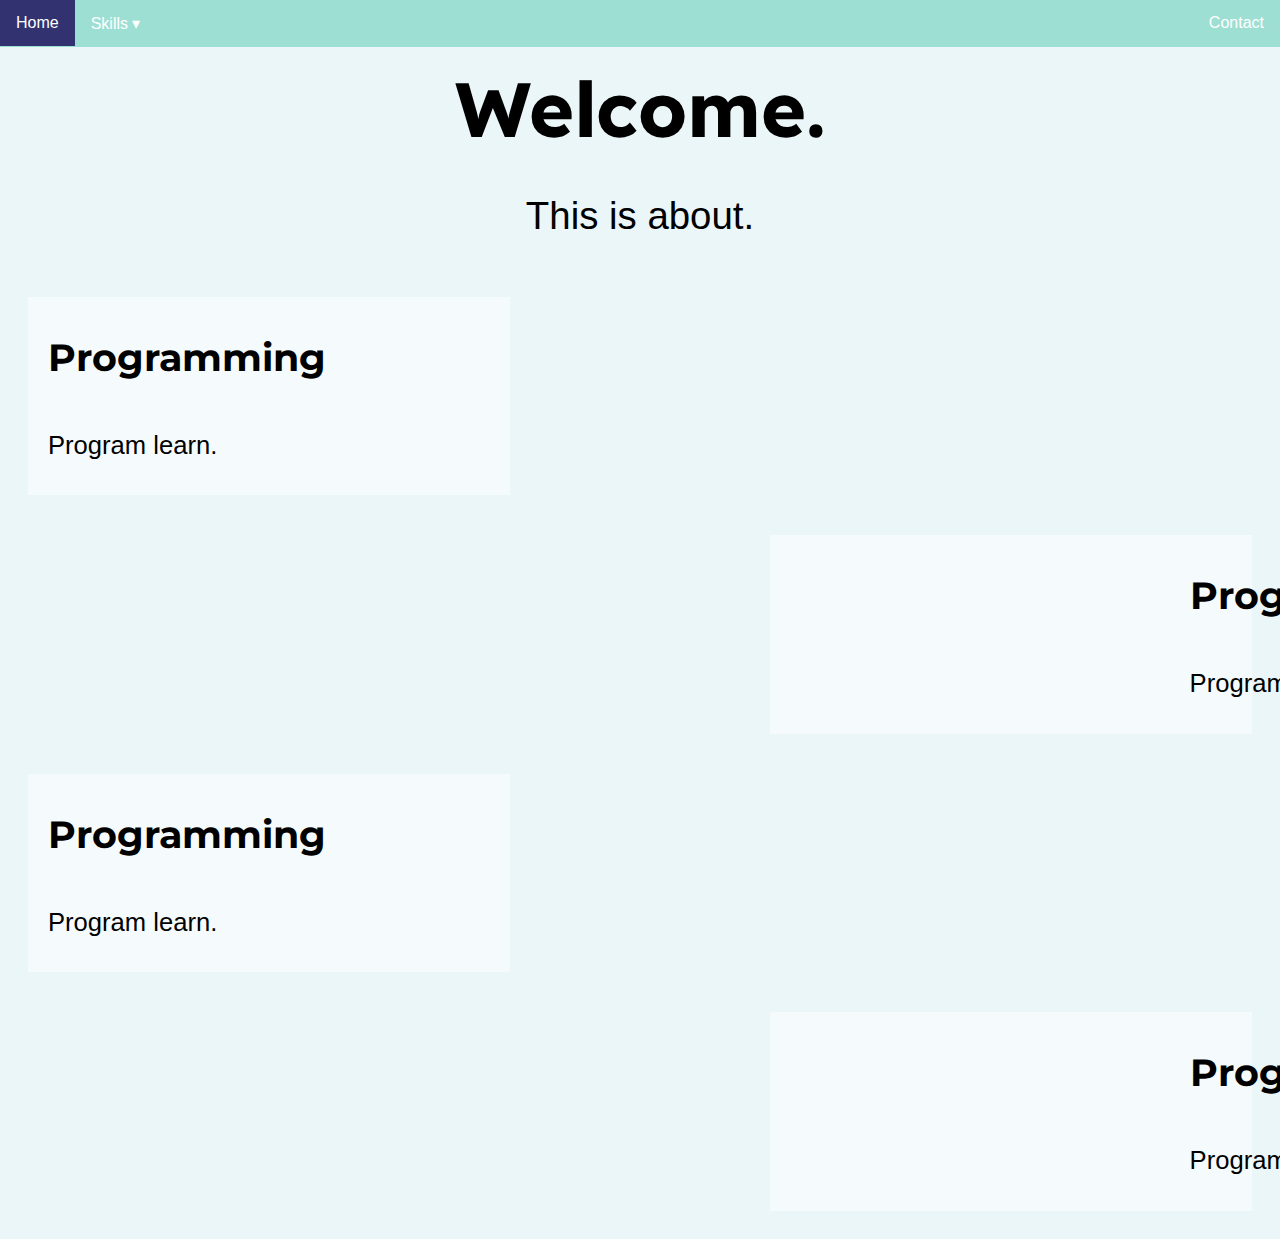
==== index.html @ 74e53f54 "d" ====
<!DOCTYPE html>
<html lang="en" dir="ltr">
  <head>
    <meta charset="utf-8">
    <title>Notebooked</title>
    <link rel="stylesheet" href="css/index.css">
    <link rel="icon" href="img/favicon.ico">
    <link rel="preconnect" href="https://fonts.gstatic.com">
    <link href="https://fonts.googleapis.com/css2?family=Montserrat:wght@100&display=swap" rel="stylesheet">
    <link rel="preconnect" href="https://fonts.gstatic.com">
    <link href="https://fonts.googleapis.com/css2?family=Lexend:wght@500&family=Montserrat:wght@100&display=swap" rel="stylesheet">
    <link href="https://fonts.googleapis.com/css2?family=Material+Icons" rel="stylesheet">
  </head>
  <body>
    <div id="title">
      <h1 class="title">Welcome.</h1>
      <p class="about">This is about.</p>
    </div>

<nav>
<div class="navbar">
  <a href="#home" class="home-icon-a">Home</a>
  <div class="dropdown">
    <button class="dropbtn">Skills &#9662;</button>
    <div class="dropdown-content">
      <a href="skills/programming.html">Programming</a>
      <a href="#">Art</a>
      <a href="#">Animation</a>
      <a href="#">Electric Engineering</a>
    </div>
  </div>
  <a class="right" href="#contact">Contact</a>
</div>

<div class="small-nav">
  <a href="javascript:;" class="sn-link">
  <span class="sn-icon material-icons" href="javascript:;">
menu
</span>
  </a>
</div>

</nav>

<div class="skills">

<a href="program.html" class="skill left-skill">
<div class="info">
  <h2 class="subtitle">Programming</h2>
  <p class="subtext">Program learn.</p>
</div>
<div class="skill-arrow">
  <span class="material-icons">arrow_right</span>
</div>
</a>

<a href="program.html" class="skill right-skill">
<div class="skill-arrow">
  <span class="material-icons">arrow_left</span>
</div>
<div class="info">
  <h2 class="subtitle">Programming</h2>
  <p class="subtext">Program learn.</p>
</div>
</a>

<a href="program.html" class="skill left-skill">
<div class="info">
  <h2 class="subtitle">Programming</h2>
  <p class="subtext">Program learn.</p>
</div>
<div class="skill-arrow">
  <span class="material-icons">arrow_right</span>
</div>
</a>

<a href="program.html" class="skill right-skill">
<div class="skill-arrow">
  <span class="material-icons">arrow_left</span>
</div>
<div class="info">
  <h2 class="subtitle">Programming</h2>
  <p class="subtext">Program learn.</p>
</div>
</a>

    </div>

  </body>
</html>
---- css/index.css ----
body {
  background-color: #ebf6f9;
}

p,h2,h1 {
  color:black;
}

/*nav*/

nav {
  position:fixed;
  list-style-type: none;
  margin: 0;
  padding: 0;
  top:0;
  left:0;
  right:0;
  background-color: #9ddfd3;
}

.navbar a {
  float: left;
  font-size: 16px;
  color: white;
  text-align: center;
  padding: 14px 16px;
  text-decoration: none;
  position:relative;
  transition: background-color 0.4s;
}

.navbar .right {
  float:right;
}

.navbar a, nav .navbar .dropdown .dropbtn {
  font-family:sans-serif;
}

.dropdown {
  float: left;
  overflow: hidden;
}

.dropdown .dropbtn {
  font-size: 16px;
  border: none;
  outline: none;
  color: white;
  padding: 14px 16px;
  padding-right:12px;
  background-color: rgba(0,0,0,0);
  margin: 0;
  transition: background-color 0.4s;
}

.navbar a:hover, .dropdown:hover .dropbtn {
  background-color: #31326f;
}

.dropdown-content {
  display: none;
  position: absolute;
  background-color: #f9f9f9;
  min-width: 160px;
  box-shadow: 0px 8px 16px 0px rgba(0,0,0,0.2);
  z-index: 1;
}

.dropdown-content a {
  float: none;
  color: black;
  padding: 12px 16px;
  text-decoration: none;
  display: block;
  text-align: left;
}

.dropdown-content a:hover {
  background-color: #ddd;
}

.dropdown:hover .dropdown-content {
  display: block;
}

/*small nav*/

.small-nav {
  display:none;
}

nav .small-nav .sn-icon {
  color:black;
  font-size:40px;
  float:right;
  margin:5px 15px;
}

@media only screen and (max-width: 800px) {
  nav {
    background-color:rgba(0,0,0,0);
  }
  .navbar {
    display:none;
  }
  .small-nav {
    display:block;
  }
}

/*title div*/
#title {
  margin-top: 60px;
  height:inherit;
  text-align:center;
}

#title .title {
  font-family: 'Lexend', sans-serif;
  margin:30px;
  font-size:6vw;
}

#title .about {
  font-family:sans-serif;
  font-size:3vw;
}

/*skills divs*/

.skills {
  display:flex;
  flex-direction: column;
}

.skill .subtitle {
  font-family: 'Montserrat', sans-serif;
  font-size:3vw;
}

.skill-link {
  border: solid 2px green;
}

.skills .skill {
  background-color: rgba(255,255,255,0.5);
  width:35%;
  padding:5px 20px 10px 20px;
  transition: width 1s;
  display:flex;
  text-decoration:none;
}

.skills .left-skill {
  float:left;
  margin:20px;
}

.skills .skill:hover {
  width:45%;
}

.skills .right-skill {
  margin:20px;
  margin-left:auto;
}

.skill .subtext {
  margin-top: 50px;
  font-family:sans-serif;
  font-size:2vw;
}

.skills .skill .skill-arrow {
  position:relative;
  height:auto;
  display:flex;
  align-items: center;
  color:black;
}

.skill-arrow span {
  font-size:40px;
}

.left-skill .skill-arrow {
  margin-left:auto;
}

.right-skill .skill-arrow {
  margin-right:auto;
}
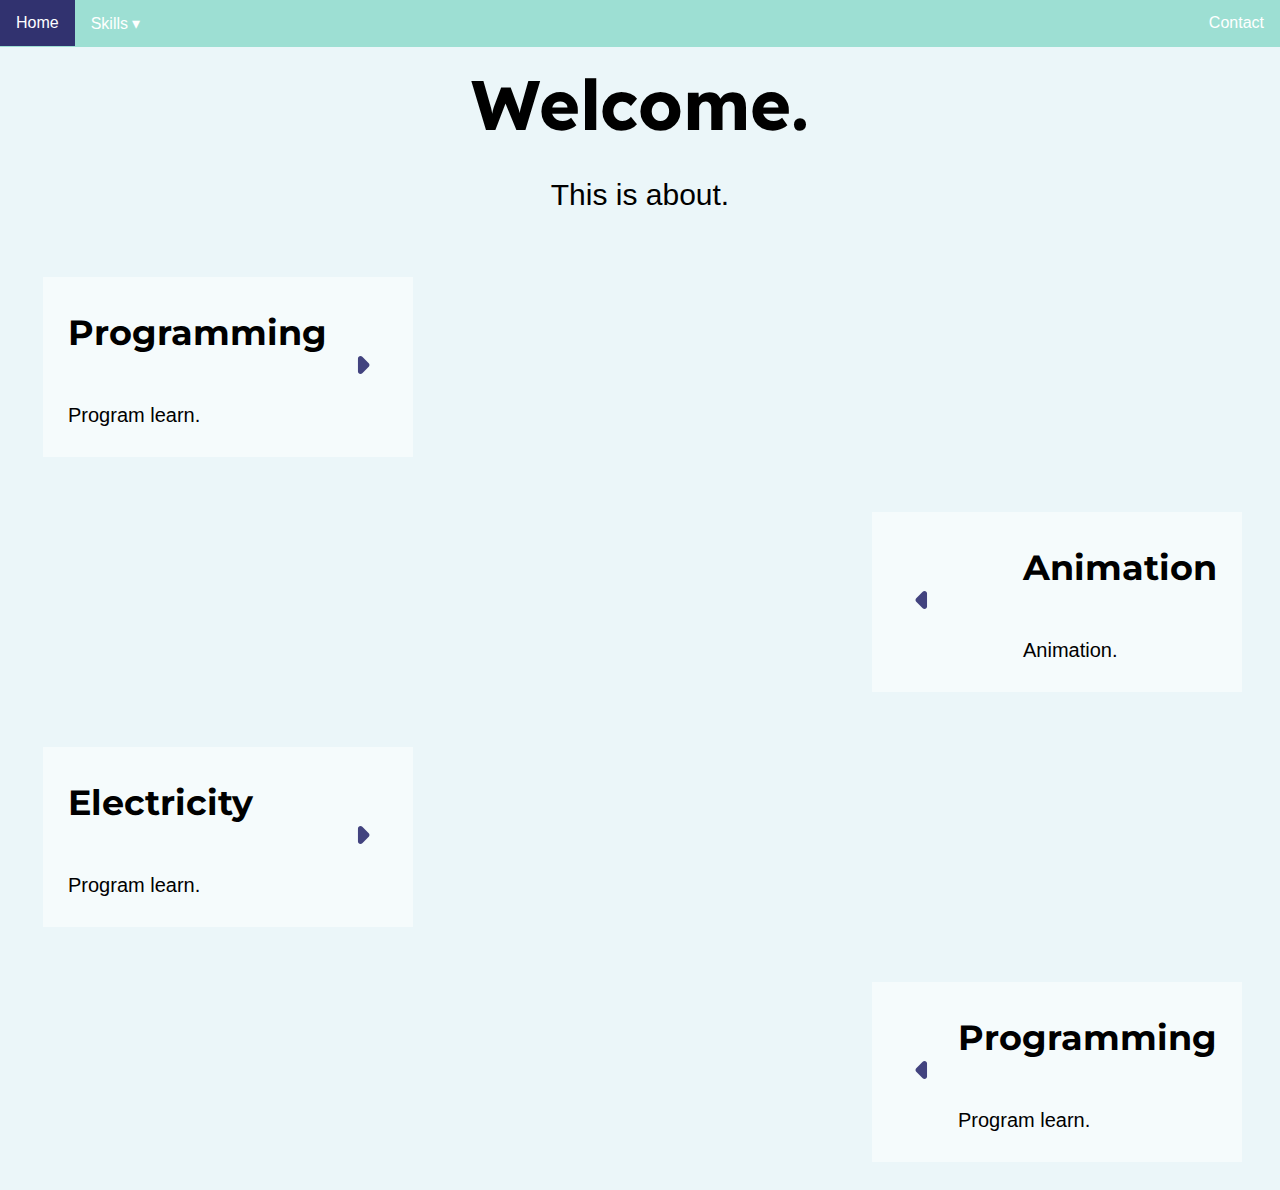
==== commit 8f16f46d: "d" ====
--- a/index.html
+++ b/index.html
@@ -5,11 +5,9 @@
     <title>Notebooked</title>
     <link rel="stylesheet" href="css/index.css">
     <link rel="icon" href="img/favicon.ico">
-    <link rel="preconnect" href="https://fonts.gstatic.com">
     <link href="https://fonts.googleapis.com/css2?family=Montserrat:wght@100&display=swap" rel="stylesheet">
-    <link rel="preconnect" href="https://fonts.gstatic.com">
     <link href="https://fonts.googleapis.com/css2?family=Lexend:wght@500&family=Montserrat:wght@100&display=swap" rel="stylesheet">
-    <link href="https://fonts.googleapis.com/css2?family=Material+Icons" rel="stylesheet">
+    <link href="https://fonts.googleapis.com/css?family=Material+Icons|Material+Icons+Outlined|Material+Icons+Two+Tone|Material+Icons+Round|Material+Icons+Sharp" rel="stylesheet">
   </head>
   <body>
     <div id="title">
@@ -32,12 +30,15 @@
   <a class="right" href="#contact">Contact</a>
 </div>
 
-<div class="small-nav">
-  <a href="javascript:;" class="sn-link">
-  <span class="sn-icon material-icons" href="javascript:;">
-menu
-</span>
+<div id="smallNav" class="small-nav">
+  <a href="javascript:;" onClick="snDrop()" class="sn-link">
+  <span class="sn-icon material-icons-round" href="javascript:;">menu</span>
   </a>
+  <div id="snDrop" class="sndrop-content">
+      <a href="#home">Home</a>
+      <a href="#about">Skills</a>
+      <a href="https://youtube.com/">Contact</a>
+  </div>
 </div>
 
 </nav>
@@ -50,13 +51,33 @@
   <p class="subtext">Program learn.</p>
 </div>
 <div class="skill-arrow">
-  <span class="material-icons">arrow_right</span>
+  <span class="material-icons-round">arrow_right</span>
+</div>
+</a>
+
+<a href="animation.html" class="skill right-skill">
+<div class="skill-arrow">
+  <span class="material-icons-round">arrow_left</span>
+</div>
+<div class="info">
+  <h2 class="subtitle">Animation</h2>
+  <p class="subtext">Animation.</p>
+</div>
+</a>
+
+<a href="program.html" class="skill left-skill">
+<div class="info">
+  <h2 class="subtitle">Electricity</h2>
+  <p class="subtext">Program learn.</p>
+</div>
+<div class="skill-arrow">
+  <span class="material-icons-round">arrow_right</span>
 </div>
 </a>
 
 <a href="program.html" class="skill right-skill">
 <div class="skill-arrow">
-  <span class="material-icons">arrow_left</span>
+  <span class="material-icons-round">arrow_left</span>
 </div>
 <div class="info">
   <h2 class="subtitle">Programming</h2>
@@ -64,27 +85,22 @@
 </div>
 </a>
 
-<a href="program.html" class="skill left-skill">
-<div class="info">
-  <h2 class="subtitle">Programming</h2>
-  <p class="subtext">Program learn.</p>
 </div>
-<div class="skill-arrow">
-  <span class="material-icons">arrow_right</span>
-</div>
-</a>
 
-<a href="program.html" class="skill right-skill">
-<div class="skill-arrow">
-  <span class="material-icons">arrow_left</span>
-</div>
-<div class="info">
-  <h2 class="subtitle">Programming</h2>
-  <p class="subtext">Program learn.</p>
-</div>
-</a>
+<script>
+function snDrop() {
+  document.getElementById("snDrop").classList.toggle("sn-show");
+}
 
-    </div>
+document.addEventListener('mouseup', function(snOut) {
+  var container = document.getElementById('smallNav');
+  var dropCont = document.getElementById('snDrop');
+  if (!container.contains(snOut.target)) {
+    dropCont.classList.remove("sn-show");
+  }
+});
+
+</script>
 
   </body>
 </html>
--- a/css/index.css
+++ b/css/index.css
@@ -89,13 +89,47 @@
 
 .small-nav {
   display:none;
+  float:right;
+  flex-direction:column;
+  justify-content:flex-start;
 }
 
 nav .small-nav .sn-icon {
   color:black;
   font-size:40px;
+  margin:5px 15px;
   float:right;
-  margin:5px 15px;
+}
+
+.sndrop-content {
+  display:flex;
+  flex-direction:column;
+  display:block;
+  opacity:0;
+  transition: opacity 1s;
+}
+
+.sndrop-content a {
+  margin-left:auto;
+  color:black;
+  text-align:center;
+  text-decoration:none;
+  display:block;
+  background-color:rgba(255,255,255,0.7);
+  padding:14px 10px;
+  font-size:20px;
+  font-family: sans-serif;
+  transition: background-color 0.4s;
+}
+
+.sndrop-content a:hover {
+  background-color: rgba(0,0,0,0.1);
+}
+
+.sn-show {
+
+  opacity:1;
+  transition: opacity 1s;
 }
 
 @media only screen and (max-width: 800px) {
@@ -106,7 +140,7 @@
     display:none;
   }
   .small-nav {
-    display:block;
+    display:flex;
   }
 }
 
@@ -120,12 +154,12 @@
 #title .title {
   font-family: 'Lexend', sans-serif;
   margin:30px;
-  font-size:6vw;
+  font-size:70px;
 }
 
 #title .about {
   font-family:sans-serif;
-  font-size:3vw;
+  font-size:30px;
 }
 
 /*skills divs*/
@@ -133,44 +167,44 @@
 .skills {
   display:flex;
   flex-direction: column;
+}
+
+.skills .skill {
+  background-color: rgba(255,255,255,0.5);
+  padding:5px 20px 10px 20px;
+  width:325px;
+  max-width:375px;
+  transition: width 1s, max-width 1s;
+  display:flex;
+  text-decoration:none;
+}
+
+.skills .left-skill {
+  float:left;
+  margin:35px;
+  padding-left:25px;
+}
+
+.skills .skill:hover {
+  width:375px;
+}
+
+.skills .right-skill {
+  margin:20px;
+  margin-right:30px;
+  margin-left:auto;
+  padding-right:25px;
 }
 
 .skill .subtitle {
   font-family: 'Montserrat', sans-serif;
-  font-size:3vw;
-}
-
-.skill-link {
-  border: solid 2px green;
-}
-
-.skills .skill {
-  background-color: rgba(255,255,255,0.5);
-  width:35%;
-  padding:5px 20px 10px 20px;
-  transition: width 1s;
-  display:flex;
-  text-decoration:none;
-}
-
-.skills .left-skill {
-  float:left;
-  margin:20px;
-}
-
-.skills .skill:hover {
-  width:45%;
-}
-
-.skills .right-skill {
-  margin:20px;
-  margin-left:auto;
+  font-size:35px;
 }
 
 .skill .subtext {
   margin-top: 50px;
   font-family:sans-serif;
-  font-size:2vw;
+  font-size:20px;
 }
 
 .skills .skill .skill-arrow {
@@ -182,7 +216,8 @@
 }
 
 .skill-arrow span {
-  font-size:40px;
+  font-size:60px;
+  color: #42437f;
 }
 
 .left-skill .skill-arrow {
